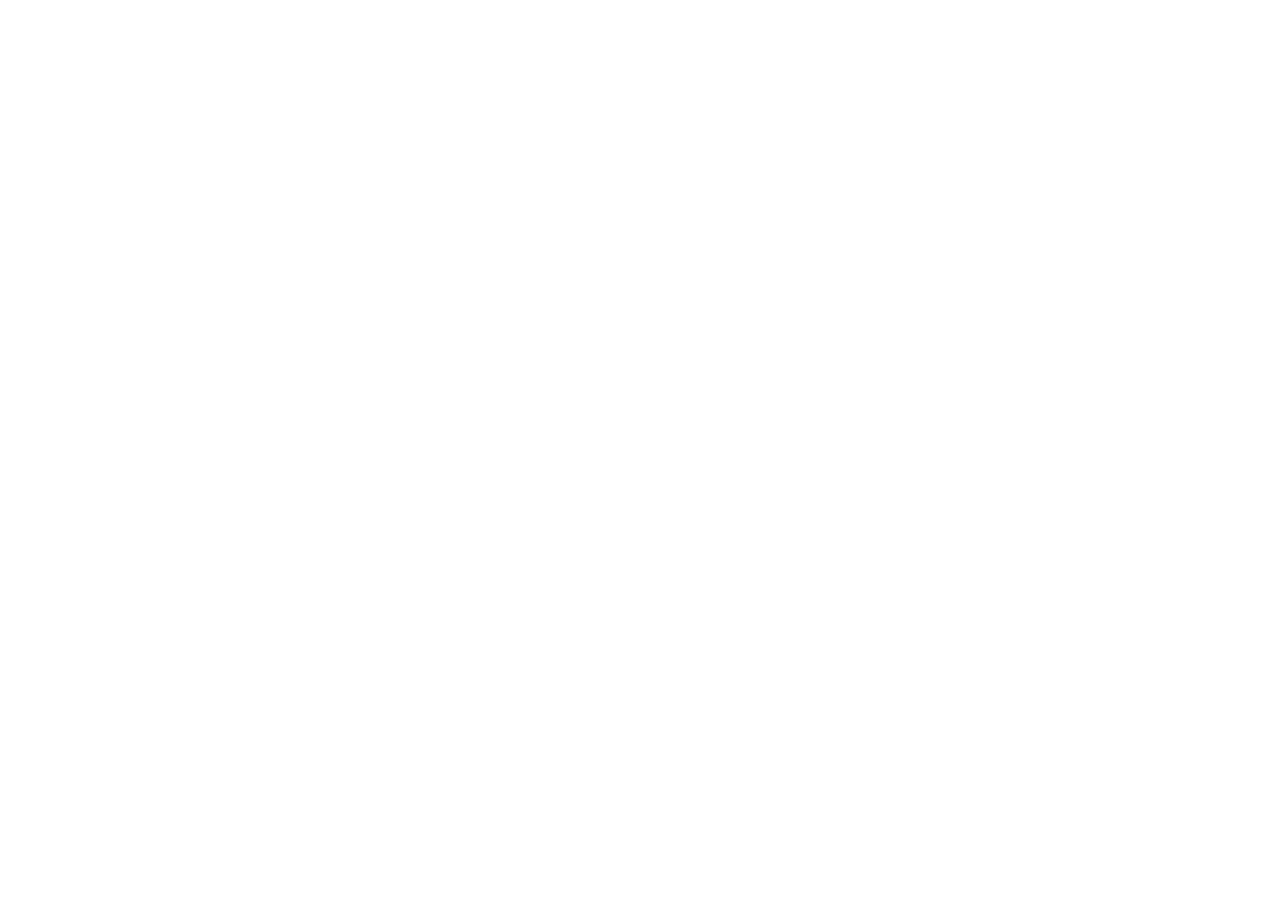
==== index.html @ 4fef7ec3 "html & css file making completed" ====
<!DOCTYPE html>
<html lang="en">
<head>
    <meta charset="UTF-8">
    <meta name="viewport" content="width=device-width, initial-scale=1.0">
    <title>Document</title>
</head>
<body>
    
</body>
</html>
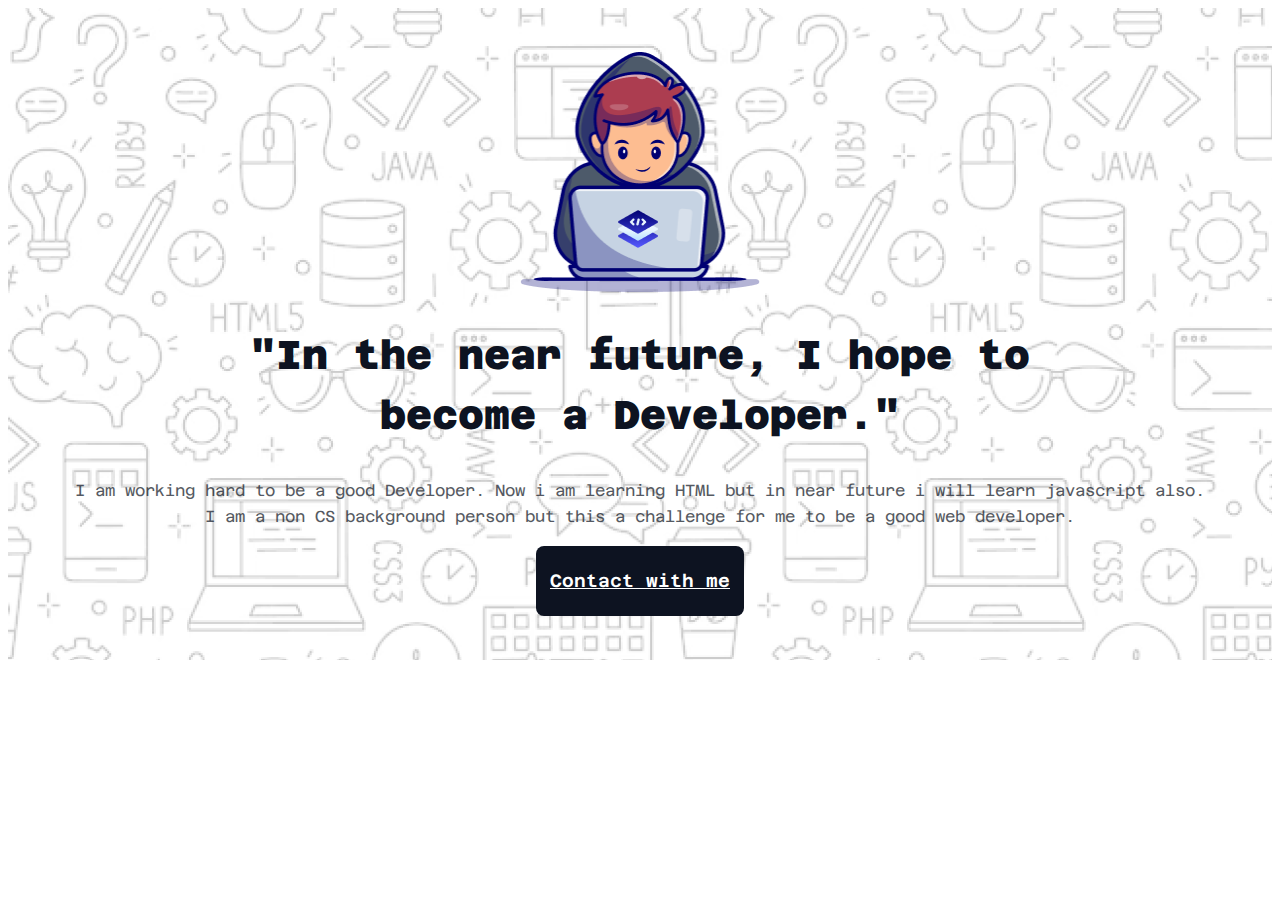
==== commit 8438dfc4: "header part completed" ====
--- a/index.html
+++ b/index.html
@@ -1,11 +1,24 @@
 <!DOCTYPE html>
 <html lang="en">
+
 <head>
     <meta charset="UTF-8">
     <meta name="viewport" content="width=device-width, initial-scale=1.0">
-    <title>Document</title>
+    <title>B10-A1</title>
+    <link rel="stylesheet" href="/styles/styles.css">
 </head>
+
+
 <body>
-    
-</body>
-</html>+    <header>
+        <div class="banner-background">
+            <img id="banner-image" src="/assets/group.png" alt="nothing to show">
+            <h2 class="banner-h2">"In the near future, I hope to<br>become a Developer."</h2>
+            <p class="banner-p">I am working hard to be a good Developer. Now i am learning HTML but in near future i
+            will learn javascript also.
+            <br>I am a non CS background person but this a challenge for me to be a good web developer.
+            </p>
+            <a style="justify-content: center;" class="banner-btn" href="#footer"><br>Contact with me</a>
+            <footer id="footer"></footer>
+        </div>
+    </header>
--- a/styles/styles.css
+++ b/styles/styles.css
@@ -0,0 +1,55 @@
+@import url('https://fonts.googleapis.com/css2?family=Azeret+Mono:ital,wght@0,100..900;1,100..900&display=swap');
+
+/*--------- Header styles -----------*/
+.banner-background {
+    background-image: url("../assets/Hero-bg.png");
+    height: 652px;
+    display: flex;
+    flex-direction: column;
+    justify-content: center;
+    text-align: center;
+}
+
+#banner-image {
+    width: 240px;
+    height: 240px;
+    /* border: 2px solid red; */
+    margin: 0 auto;
+}
+
+.banner-h2 {
+    color: rgb(13, 19, 33);
+    font-family: Azeret Mono;
+    font-size: 40px;
+    font-weight: 850;
+    line-height: 60px;
+    letter-spacing: 0%;
+    text-align: center;
+}
+
+.banner-p {
+    color: rgb(13, 19, 33);
+    font-family: Azeret Mono;
+    font-size: 16px;
+    font-weight: 400;
+    line-height: 26px;
+    letter-spacing: 0%;
+    text-align: center;
+    opacity: 0.7;
+    margin-top: 0px;
+}
+
+.banner-btn {
+    width: 208px;
+    height: 70px;
+    border-radius: 8px;
+    background: rgb(13, 19, 33);
+    color: rgb(255, 255, 255);
+    font-family: Azeret Mono;
+    font-size: 18px;
+    font-weight: 600;
+    line-height: 23px;
+    letter-spacing: 0%;
+    text-align: center;
+    margin: 0 auto;
+}
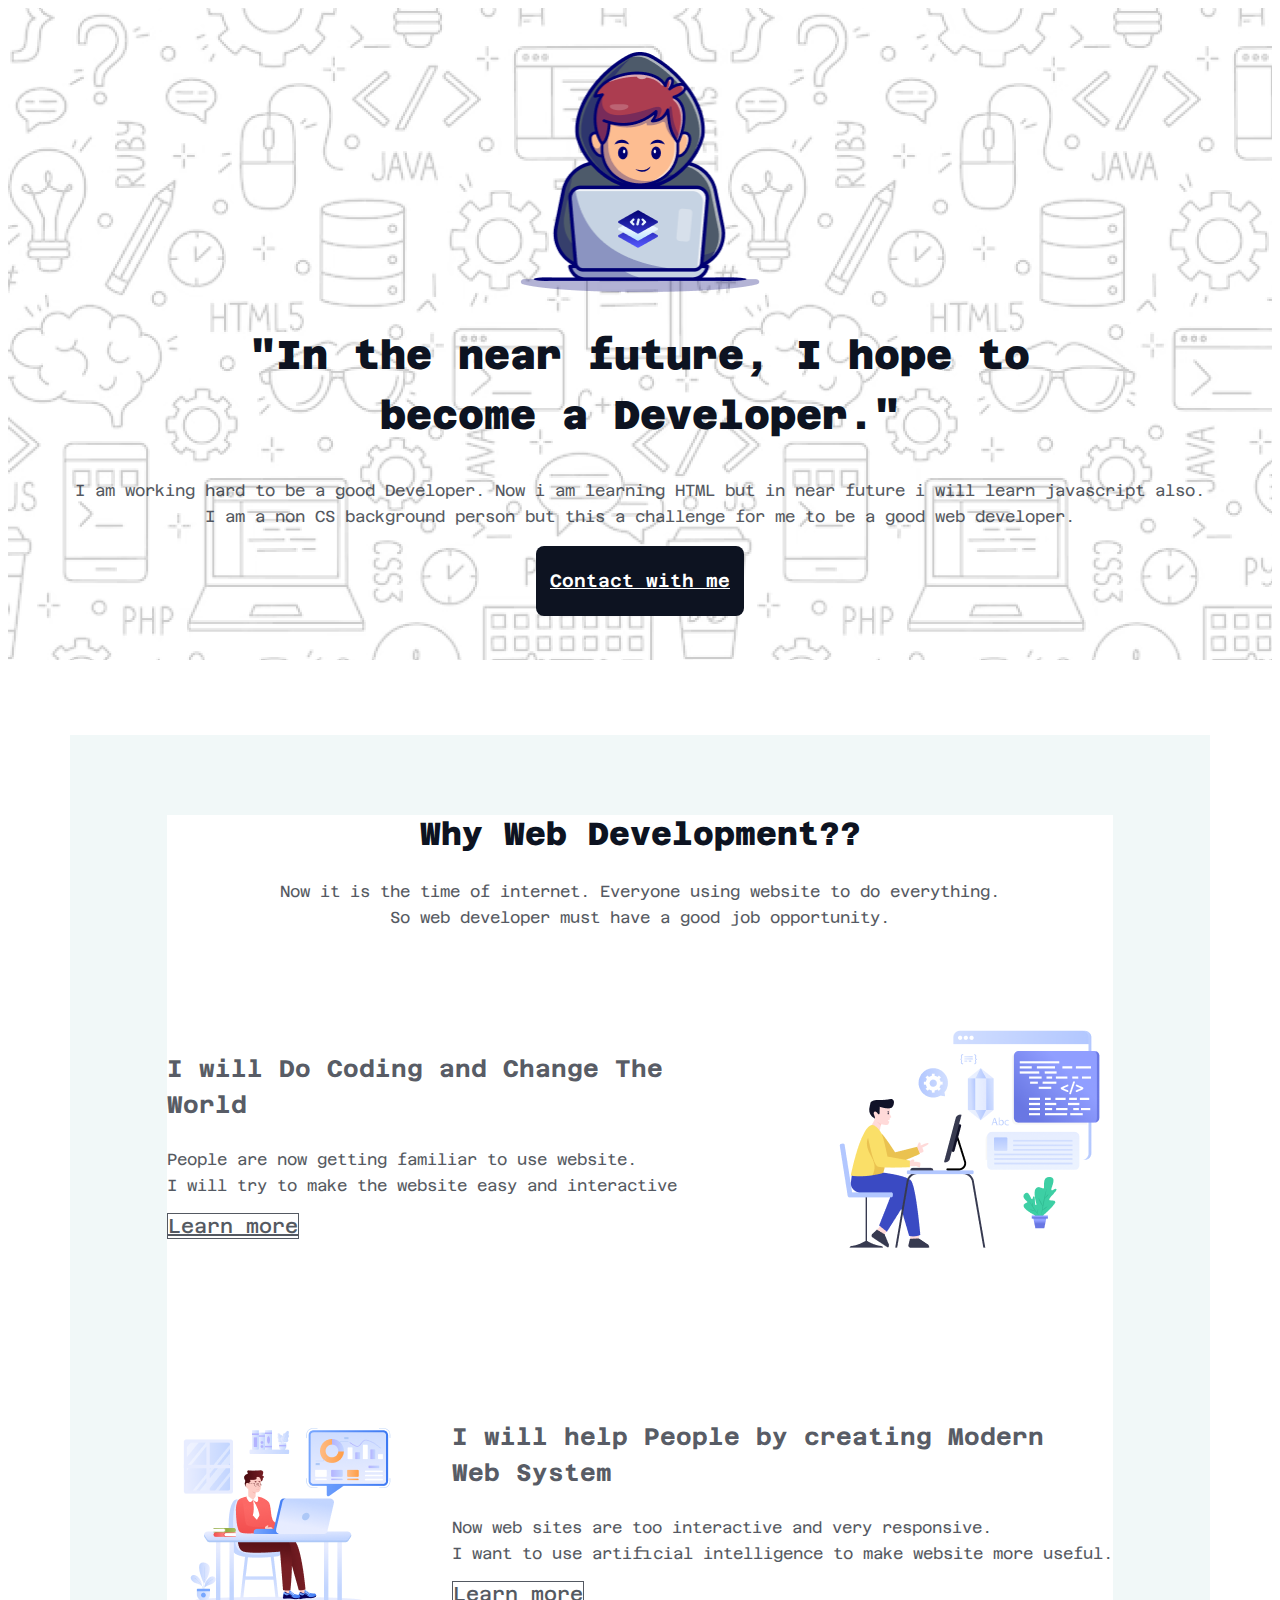
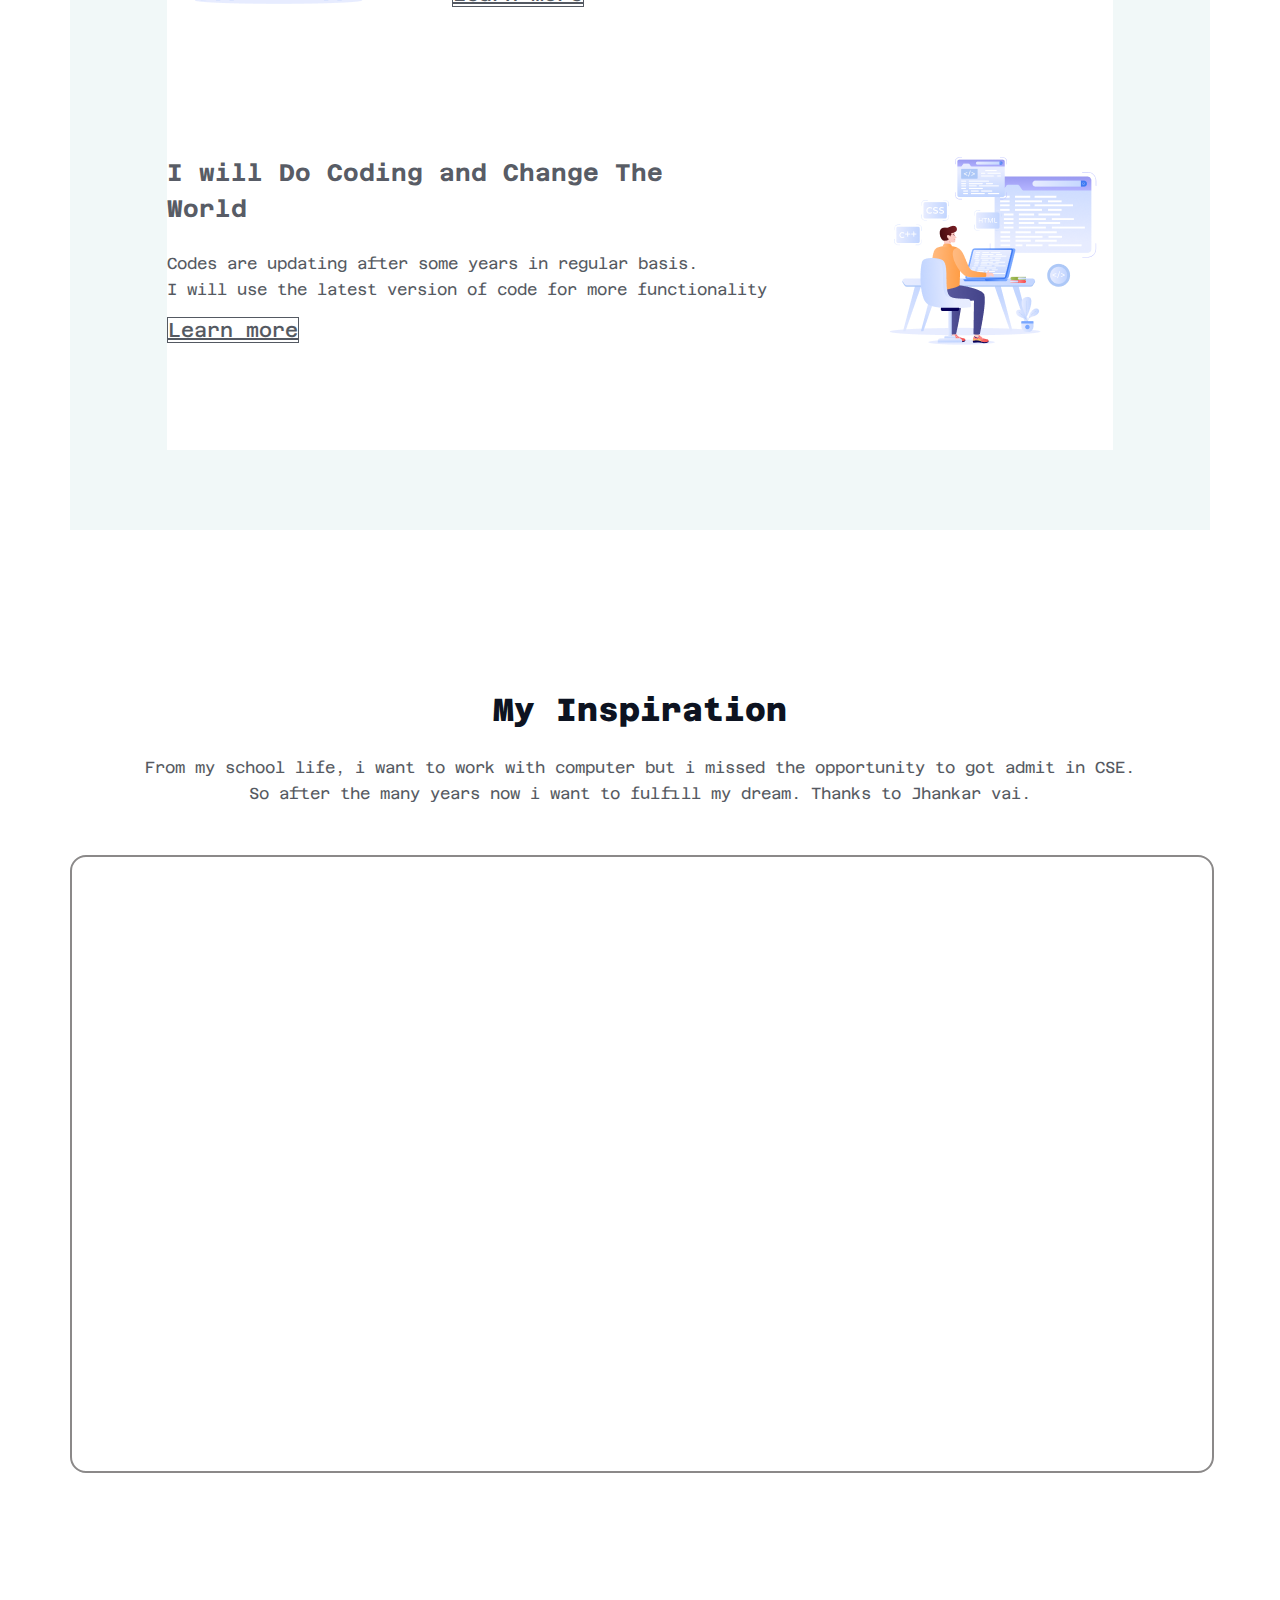
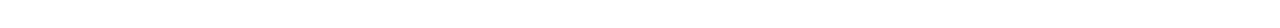
==== commit 6bb8f698: "My Inspiration part is done" ====
--- a/index.html
+++ b/index.html
@@ -22,3 +22,64 @@
             <footer id="footer"></footer>
         </div>
     </header>
+
+    <section>
+        <!--Section: Wy Web Development -->
+        <div class="main-box-1">
+            <div class="main-box-1a">
+
+                <div class="box-1a-content1">
+                    <h2>Why Web Development??</h2>
+                    <p>Now it is the time of internet. Everyone using website to do everything. <br> So web developer
+                        must have a good job opportunity.</p>
+                </div>
+
+                <div class="box-1a-content2">
+                    <div class="box-1a-content2-text">
+                        <h3>I will Do Coding and Change The <br> World</h3>
+                        <p>People are now getting familiar to use website. <br>
+                        I will try to make the website easy and interactive</p>
+                        <a id="learn-more-btn" href="learn.html">Learn more</a>
+                    </div>
+                    <div class="box-1a-content2-image">
+                        <img src="/assets/Layer_1.png" alt="">
+                    </div>
+                </div>
+
+                <div class="box-1a-content3">
+                        <div class="box-1a-content3-image">
+                            <img src="/assets/Group 3.png" alt="">
+                        </div>
+                        <div class="box-1a-content3-text">
+                            <h3>I will help People by creating Modern <br> Web System</h3>
+                            <p>Now web sites are too interactive and very responsive. <br>
+                            I want to use artificial intelligence to make website more useful.</p>
+                            <a id="learn-more-btn" href="learn.html">Learn more</a>
+                        </div>
+                </div>
+
+                <div class="box-1a-content4">
+                    <div class="box-1a-content4-text">
+                        <h3>I will Do Coding and Change The <br> World</h3>
+                        <p>Codes are updating after some years in regular basis. <br>
+                        I will use the latest version of code for more functionality</p>
+                        <a id="learn-more-btn" href="learn.html">Learn more</a>
+                    </div>
+                    <div class="box-1a-content4-image">
+                        <img src="/assets/Group 4.png" alt="">
+                    </div>
+                </div>
+            </div>
+        </div>
+        
+        <!--Section: My Inspiration -->
+        <div class="main-box-2">
+            <div class="box-2-text">
+                <h2>My Inspiration</h2>
+                <p>From my school life, i want to work with computer but i missed the opportunity to got admit in CSE. <br>
+                So after the many years now i want to fulfill my dream. Thanks to Jhankar vai.</p>
+            </div>
+            <div class="box-2-video">
+                <iframe style="border-radius: 16px; display: flex; margin: 32px auto;" width="1076" height="550" <iframe width="560" height="315" src="https://www.youtube.com/embed/od0h1lP4M_k?si=rtnA8laeSWxJymZ1" title="YouTube video player" frameborder="0" allow="accelerometer; autoplay; clipboard-write; encrypted-media; gyroscope; picture-in-picture; web-share" referrerpolicy="strict-origin-when-cross-origin" allowfullscreen></iframe>
+            </div>
+        </div>
--- a/styles/styles.css
+++ b/styles/styles.css
@@ -53,3 +53,191 @@
     text-align: center;
     margin: 0 auto;
 }
+
+/* ---------------------- Section Styles ---------------------------*/
+
+/* Section>main box-1 (Why web development) */
+section .main-box-1 {
+    width: 1140px;
+    height: 1395px;
+    border: 1px solid #ffff;
+    margin: 74px auto;
+    background-color: rgb(241, 248, 248);
+}
+
+section .main-box-1 .main-box-1a {
+    width: 946px;
+    height: 1235px;
+    /* border: 2px solid magenta; */
+    margin: 80px auto;
+    background-color: white;
+}
+
+section .main-box-1 .main-box-1a .box-1a-content1 {
+    text-align: center;
+}
+
+section .main-box-1 .main-box-1a .box-1a-content1 h2 {
+    color: rgb(13, 19, 33);
+    font-family: Azeret Mono;
+    font-size: 32px;
+    font-weight: 800;
+    line-height: 37px;
+    letter-spacing: 0%;
+    text-align: center;
+}
+
+section .main-box-1 .main-box-1a .box-1a-content1 p {
+    color: rgb(13, 19, 33);
+    font-family: Azeret Mono;
+    font-size: 16px;
+    font-weight: 400;
+    line-height: 26px;
+    letter-spacing: 0%;
+    text-align: center;
+    opacity: 0.7;
+}
+
+section .main-box-1 .main-box-1a .box-1a-content2 {
+    margin-top: 96px;
+    height: 240px;
+    display: flex;
+    justify-content: space-between;
+    /* border: 2px solid greenyellow; */
+}
+
+section .main-box-1 .main-box-1a .box-1a-content2-text h3 {
+    color: rgba(13, 19, 33, 0.7);
+    font-family: Azeret Mono;
+    font-size: 24px;
+    font-weight: 700;
+    line-height: 36px;
+    letter-spacing: 0%;
+    text-align: left;
+}
+
+section .main-box-1 .main-box-1a .box-1a-content2-text p {
+    color: rgb(13, 19, 33);
+    font-family: Azeret Mono;
+    font-size: 16px;
+    font-weight: 400;
+    line-height: 26px;
+    letter-spacing: 0%;
+    text-align: left;
+    opacity: 0.7;
+}
+
+#learn-more-btn {
+    box-sizing: border-box;
+    border: 1px solid rgb(13, 19, 33);
+    opacity: 0.7;
+
+    color: rgb(13, 19, 33);
+    font-family: Azeret Mono;
+    font-size: 20px;
+    font-weight: 500;
+    line-height: 23px;
+    letter-spacing: 0%;
+    text-align: center;
+}
+
+section .main-box-1 .main-box-1a .box-1a-content3 {
+    margin-top: 128px;
+    height: 240px;
+    display: flex;
+    justify-content: space-between;
+    /* border: 2px solid greenyellow; */
+}
+
+
+section .main-box-1 .main-box-1a .box-1a-content3-text h3 {
+    color: rgba(13, 19, 33, 0.7);
+    font-family: Azeret Mono;
+    font-size: 24px;
+    font-weight: 700;
+    line-height: 36px;
+    letter-spacing: 0%;
+    text-align: left;
+}
+
+section .main-box-1 .main-box-1a .box-1a-content3-text p {
+    color: rgb(13, 19, 33);
+    font-family: Azeret Mono;
+    font-size: 16px;
+    font-weight: 400;
+    line-height: 26px;
+    letter-spacing: 0%;
+    text-align: left;
+    opacity: 0.7;
+}
+
+section .main-box-1 .main-box-1a .box-1a-content4 {
+    margin-top: 96px;
+    height: 240px;
+    display: flex;
+    justify-content: space-between;
+    /* border: 2px solid greenyellow; */
+}
+
+section .main-box-1 .main-box-1a .box-1a-content4-text h3 {
+    color: rgba(13, 19, 33, 0.7);
+    font-family: Azeret Mono;
+    font-size: 24px;
+    font-weight: 700;
+    line-height: 36px;
+    letter-spacing: 0%;
+    text-align: left;
+}
+
+section .main-box-1 .main-box-1a .box-1a-content4-text p {
+    color: rgb(13, 19, 33);
+    font-family: Azeret Mono;
+    font-size: 16px;
+    font-weight: 400;
+    line-height: 26px;
+    letter-spacing: 0%;
+    text-align: left;
+    opacity: 0.7;
+}
+
+
+
+
+/* Section>main box-2 (My Inspiration) */
+section .main-box-2 {
+    width: 1140px;
+    height: 777px;
+    /* border: 2px solid red; */
+    margin: 160px auto;
+}
+
+section .main-box-2 .box-2-text h2 {
+    margin-top: 0;
+    color: rgb(13, 19, 33);
+    font-family: Azeret Mono;
+    font-size: 32px;
+    font-weight: 800;
+    line-height: 37px;
+    letter-spacing: 0%;
+    text-align: center;
+}
+
+section .main-box-2 .box-2-text p {
+    margin-top: 24px;
+    color: rgb(13, 19, 33);
+    font-family: Azeret Mono;
+    font-size: 16px;
+    font-weight: 400;
+    line-height: 26px;
+    letter-spacing: 0%;
+    text-align: center;
+    opacity: 0.7;
+}
+
+section .main-box-2 .box-2-video {
+    width: 1140px;
+    height: 614px;
+    margin: 48px auto;
+    border: 2px solid rgb(139, 137, 137);
+    border-radius: 16px;
+}
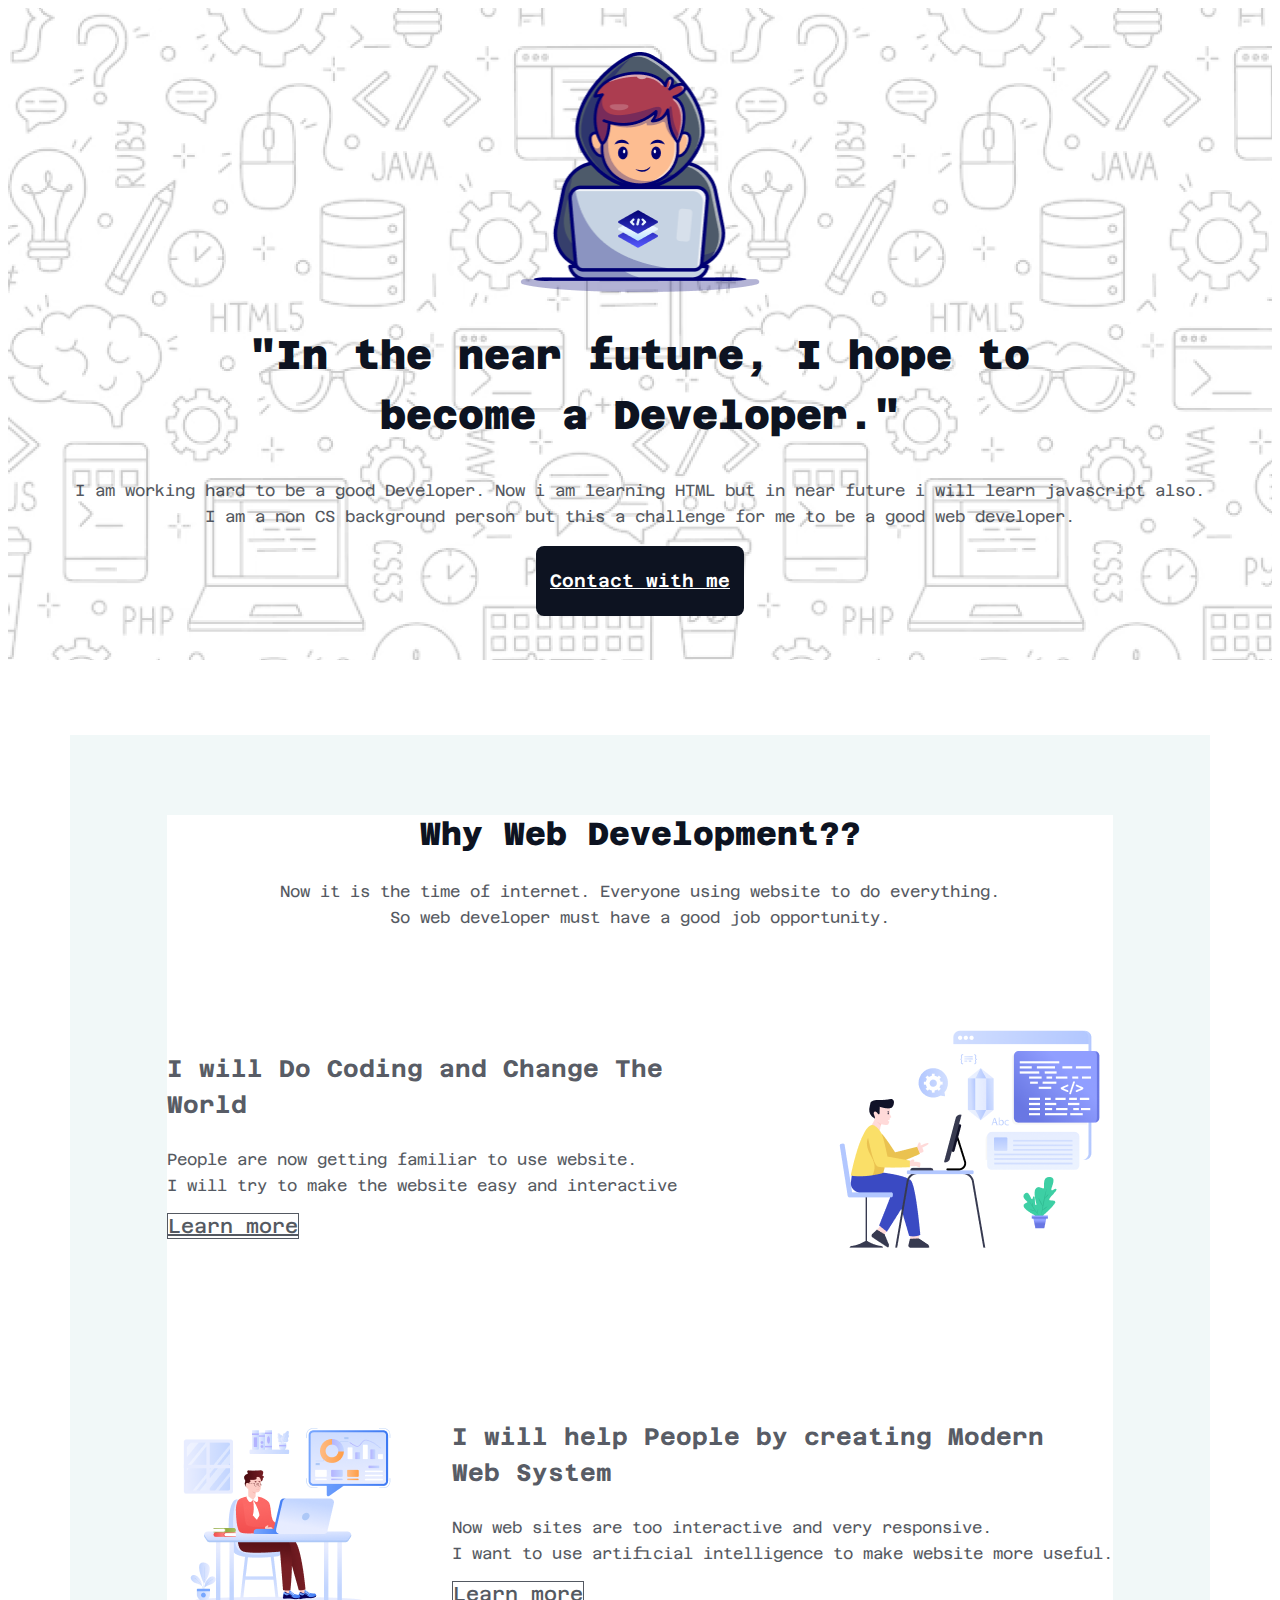
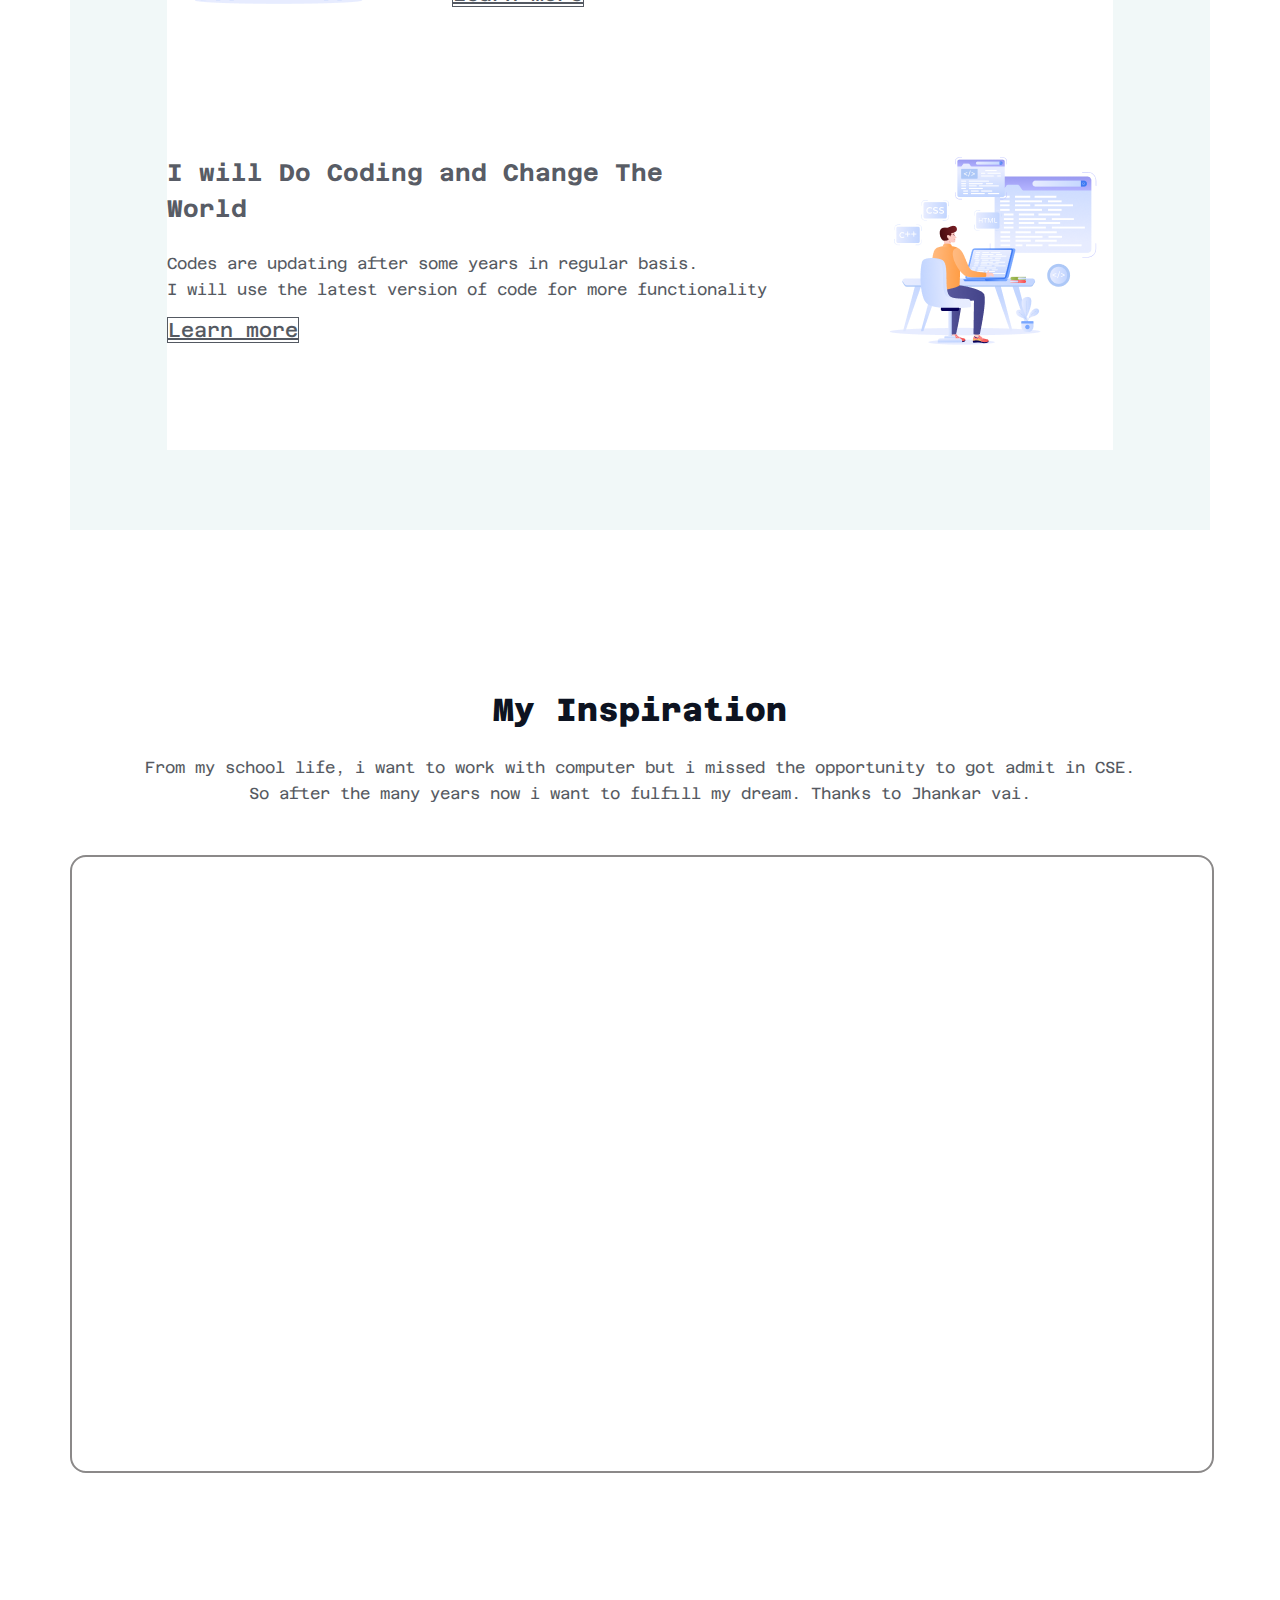
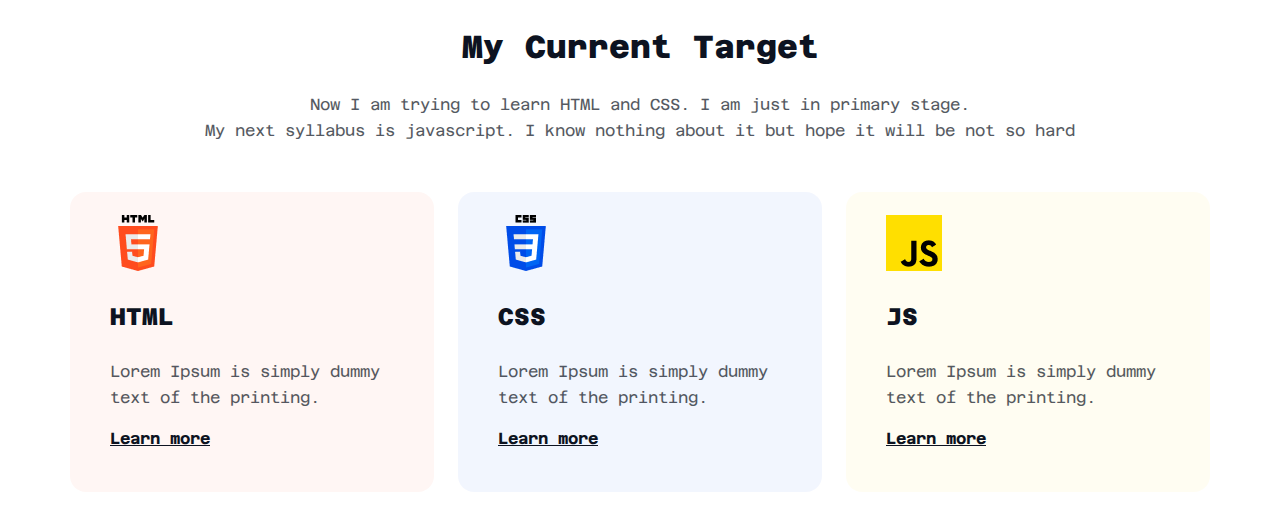
==== commit 0eca85d6: "section part is completed" ====
--- a/index.html
+++ b/index.html
@@ -83,3 +83,43 @@
                 <iframe style="border-radius: 16px; display: flex; margin: 32px auto;" width="1076" height="550" <iframe width="560" height="315" src="https://www.youtube.com/embed/od0h1lP4M_k?si=rtnA8laeSWxJymZ1" title="YouTube video player" frameborder="0" allow="accelerometer; autoplay; clipboard-write; encrypted-media; gyroscope; picture-in-picture; web-share" referrerpolicy="strict-origin-when-cross-origin" allowfullscreen></iframe>
             </div>
         </div>
+
+        <!--Section: My Current Target -->
+        <div class="main-box-3">
+            <div class="box-3-text">
+                <h2>My Current Target</h2>
+                <p>Now I am trying to learn HTML and CSS. I am just in primary stage. <br>
+                My next syllabus is javascript. I know nothing about it but hope it will be not so hard</p>
+            </div>
+            <div class="box-3-software">
+                <div class="box-3-software-html">
+                    <div class="box-3-software-html-container">
+                    <img src="/assets/html.png" alt="">
+                    <h3 id="box-3-software-h3">HTML</h3>
+                    <p id="box-3-software-p">Lorem Ipsum is simply dummy text of the printing.</p>
+                    <br>
+                    <a id="box-3-software-a" href="https://www.w3schools.com/html/html_intro.asp" target="_blank">Learn more</a>
+                    </div>
+                </div>
+                <div class="box-3-software-css">
+                    <div class="box-3-software-css-container">
+                    <img src="/assets/css.png" alt="">
+                    <h3 id="box-3-software-h3">CSS</h3>
+                    <p id="box-3-software-p">Lorem Ipsum is simply dummy text of the printing.</p>
+                    <br>
+                    <a id="box-3-software-a" href="https://www.w3schools.com/css/css_intro.asp" target="_blank">Learn more</a>
+                    </div>     
+                </div>
+                <div class="box-3-software-js">
+                    <div class="box-3-software-css-container">
+                    <img src="/assets/js.png" alt="">
+                    <h3 id="box-3-software-h3">JS</h3>
+                    <p id="box-3-software-p">Lorem Ipsum is simply dummy text of the printing.</p>
+                    <br>
+                    <a id="box-3-software-a" href="https://www.w3schools.com/js/js_intro.asp" target="_blank">Learn more</a>
+                </div> 
+                </div>
+            </div>
+        </div>
+
+    </section>
--- a/styles/styles.css
+++ b/styles/styles.css
@@ -241,3 +241,114 @@
     border: 2px solid rgb(139, 137, 137);
     border-radius: 16px;
 }
+
+
+
+/* Section>main box-3 (My Current Target) */
+section .main-box-3 {
+    width: 1140px;
+    height: 463px;
+    margin: 149px auto;
+    /* border: 2px solid red; */
+    margin-bottom: 40px;
+}
+
+section .box-3-text h2 {
+    margin-top: 0;
+    color: rgb(13, 19, 33);
+    font-family: Azeret Mono;
+    font-size: 32px;
+    font-weight: 800;
+    line-height: 37px;
+    letter-spacing: 0%;
+    text-align: center;
+}
+
+section .box-3-text p {
+    margin-top: 24px;
+    color: rgb(13, 19, 33);
+    font-family: Azeret Mono;
+    font-size: 16px;
+    font-weight: 400;
+    line-height: 26px;
+    letter-spacing: 0%;
+    text-align: center;
+    opacity: 0.7;
+}
+
+section .box-3-software {
+    display: flex;
+    justify-content: space-between;
+    margin-top: 48px;
+}
+
+section .box-3-software .box-3-software-html {
+    width: 364px;
+    height: 300px;
+    /* border: 2px solid yellow; */
+    border-radius: 16px;
+    background: rgba(255, 76, 30, 0.05);
+}
+
+section .box-3-software .box-3-software-css {
+    width: 364px;
+    height: 300px;
+    /* border: 2px solid yellow; */
+    border-radius: 16px;
+    background: rgba(0, 76, 232, 0.05);
+}
+
+section .box-3-software .box-3-software-js {
+    width: 364px;
+    height: 300px;
+    /* border: 2px solid yellow; */
+    border-radius: 16px;
+    background: rgba(255, 223, 0, 0.05);
+}
+
+section .box-3-software #box-3-software-h3 {
+    color: rgb(13, 19, 33);
+    font-family: Azeret Mono;
+    font-size: 24px;
+    font-weight: 800;
+    line-height: 36px;
+    letter-spacing: 0%;
+    text-align: left;
+}
+
+section .box-3-software #box-3-software-p {
+    color: rgb(13, 19, 33);
+    font-family: Azeret Mono;
+    font-size: 16px;
+    font-weight: 400;
+    line-height: 26px;
+    letter-spacing: 0%;
+    text-align: left;
+    opacity: 0.7;
+    margin: 0;
+}
+
+section .box-3-software #box-3-software-a {
+    color: rgb(13, 19, 33);
+    font-family: Azeret Mono;
+    font-size: 16px;
+    font-weight: 700;
+    line-height: 19px;
+    letter-spacing: 0%;
+    text-align: left;
+    text-decoration-line: underline;
+}
+
+section .box-3-software #box-3-software-a:hover {
+    background-color: cadetblue;
+}
+
+.box-3-software-html-container,
+.box-3-software-css-container,
+.box-3-software-js-container {
+    width: 284px;
+    height: 250px;
+    /* border: 2px solid blue; */
+    margin: 23px auto;
+}
+
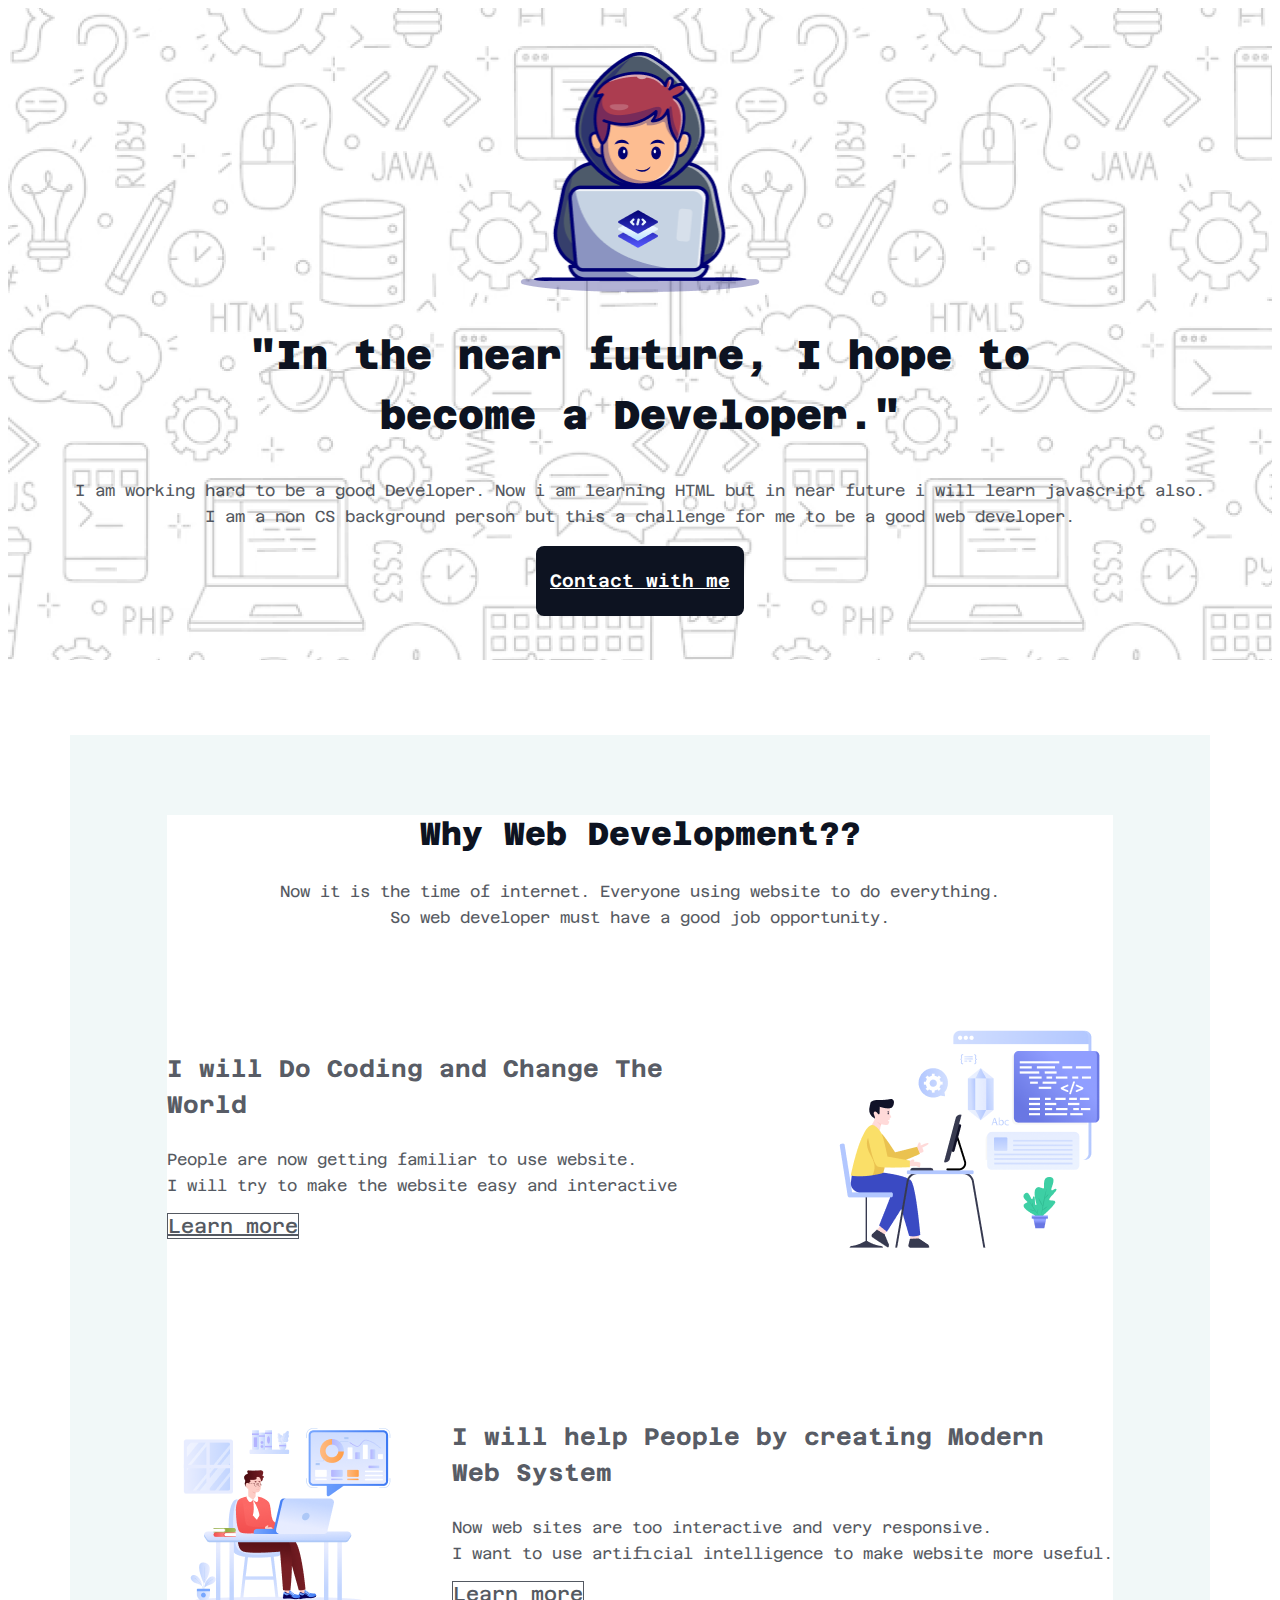
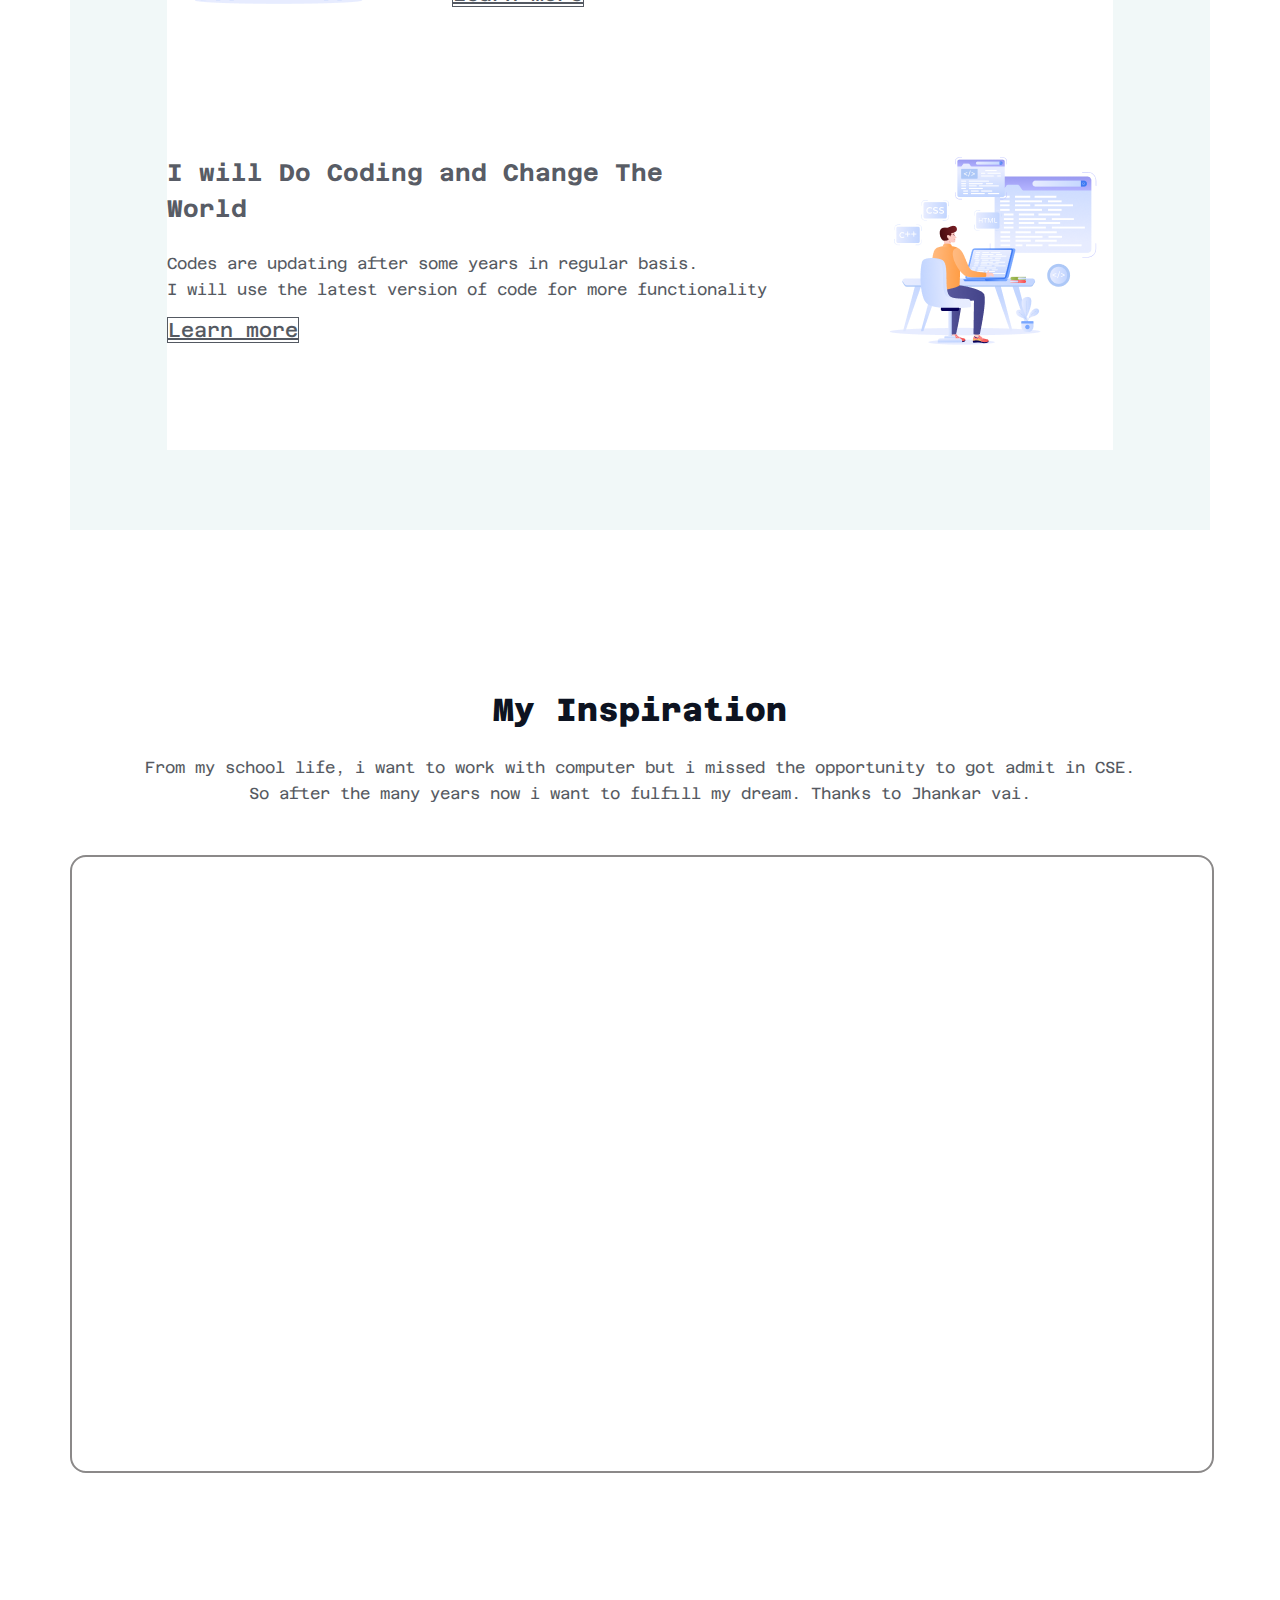
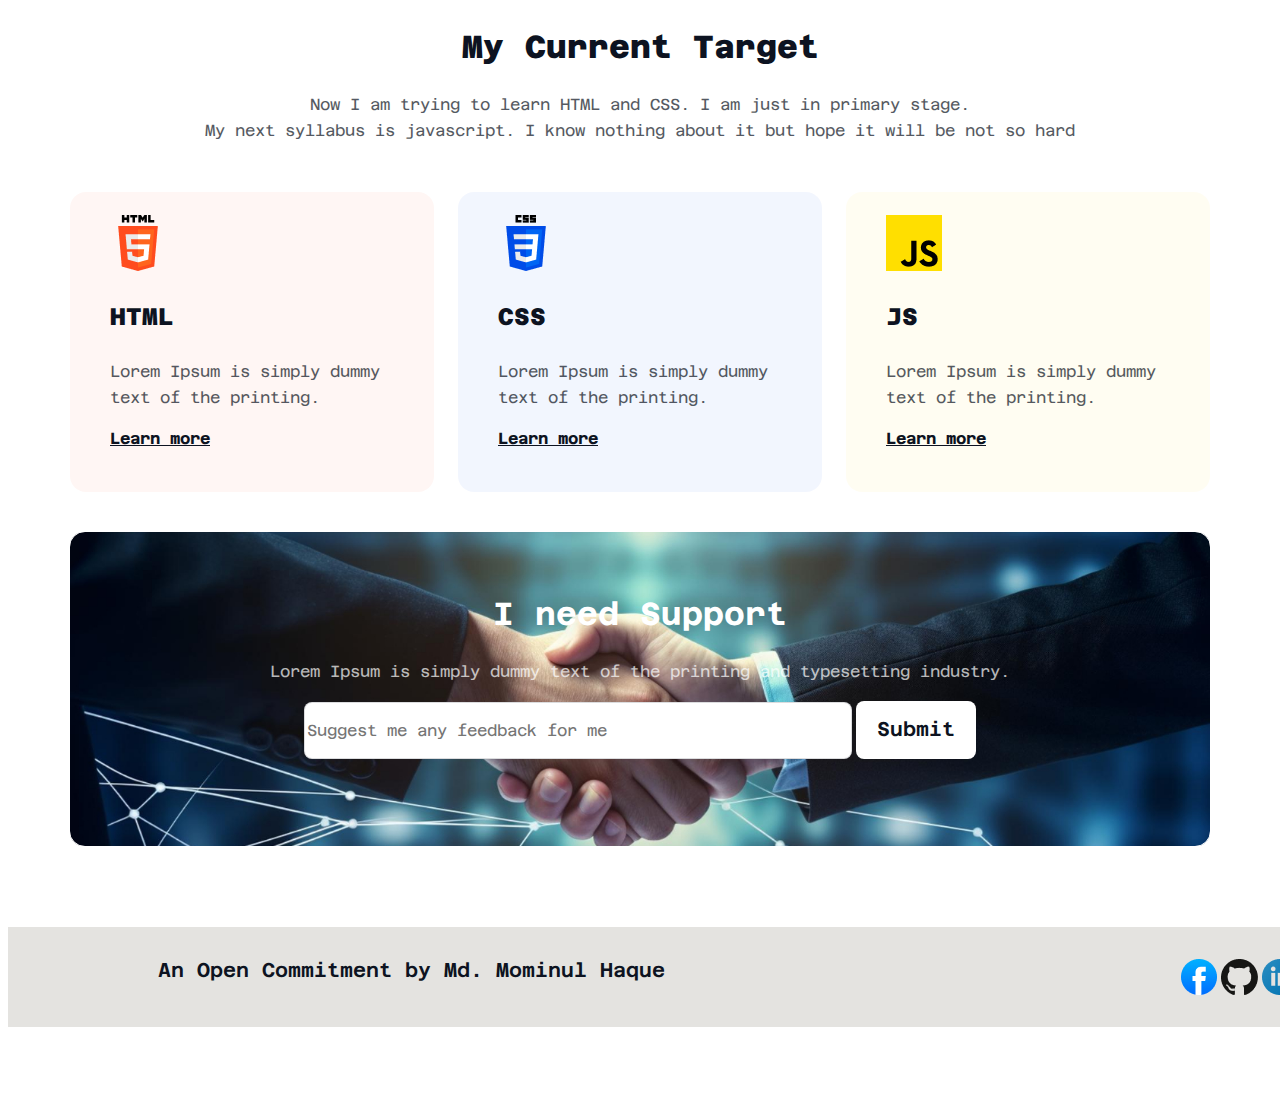
==== commit 699ed2da: "footer is added" ====
--- a/index.html
+++ b/index.html
@@ -123,3 +123,32 @@
         </div>
 
     </section>
+
+
+    <footer>
+        <div class="footer-box1">
+            <div class="footer-box1-container">
+            <h2>I need Support</h2>
+            <p>Lorem Ipsum is simply dummy text of the printing and typesetting industry.</p>
+            <input id="footer-btn" type="text" placeholder="Suggest me any feedback for me">
+            <button id="footer-submit" type="submit">Submit</button>
+            </div>
+        </div>
+
+        <div class="footer-box2">
+            <div class="footer-box2-container">
+            <p>An Open Commitment by Md. Mominul Haque</p>
+            <div class="footer-icon">
+                <ul>
+                    <li><a href="https://www.facebook.com/login.php/" target="_blank"><img src="/assets/facebook.png" alt=""></a></li>
+                    <li><a href="https://github.com/" target="_blank"><img src="/assets/github.png" alt=""></a></li>
+                    <li><a href="https://www.linkedin.com/" target="_blank"><img src="/assets/linkedin-icon 1.png" alt=""></a></li>
+                </ul>
+            </div>
+            </div>
+        </div>
+    </footer>
+
+</body>
+
+</html>
--- a/styles/styles.css
+++ b/styles/styles.css
@@ -352,3 +352,126 @@
     margin: 23px auto;
 }
 
+/*--------- Footer styles -----------*/
+footer .footer-box1 {
+    width: 1140px;
+    height: 314px;
+    border: 1px solid white;
+    margin: 0 auto;
+    background-image: url("/assets/handshake.jpg");
+    background-size: 100% auto;
+    background-position: center;
+    border-radius: 16px;
+    background: rgba(0, 0, 0, 0.2), rgba(0, 0, 0, 0.2), rgba(0, 0, 0, 0.2);
+}
+
+
+footer .footer-box1 .footer-box1-container {
+    width: 1044px;
+    height: 186px;
+    /* border: 2px solid slateblue; */
+    text-align: center;
+    margin: 64px auto;
+}
+
+footer .footer-box1 .footer-box1-container h2 {
+    margin-top: 16px;
+    color: rgb(255, 255, 255);
+    font-family: Azeret Mono;
+    font-size: 32px;
+    font-weight: 700;
+    line-height: 36px;
+    letter-spacing: 0%;
+    text-align: center;
+}
+
+footer .footer-box1 .footer-box1-container p {
+    color: rgb(255, 255, 255);
+    font-family: Azeret Mono;
+    font-size: 16px;
+    font-weight: 400;
+    line-height: 26px;
+    letter-spacing: 0%;
+    text-align: center;
+    opacity: 0.7;
+}
+
+footer #footer-btn {
+    width: 548px;
+    height: 57px;
+    box-sizing: border-box;
+    border: 1px solid rgba(13, 19, 33, 0.15);
+    border-radius: 8px;
+    background: rgb(255, 255, 255);
+}
+
+footer #footer-submit {
+    width: 120px;
+    height: 58px;
+    border-radius: 8px;
+    background: rgb(255, 255, 255);
+    border: none;
+}
+
+footer #footer-submit:hover {
+    background-color: rgb(196, 191, 191);
+}
+
+footer input {
+    color: rgba(13, 19, 33, 0.4);
+    font-family: Azeret Mono;
+    font-size: 16px;
+    font-weight: 400;
+    line-height: 19px;
+    letter-spacing: 0%;
+    text-align: left;
+}
+
+footer button {
+    color: rgb(13, 19, 33);
+    font-family: Azeret Mono;
+    font-size: 20px;
+    font-weight: 600;
+    line-height: 23px;
+    letter-spacing: 0%;
+    text-align: center;
+}
+
+footer .footer-box2 {
+    margin: 80px auto;
+    width: 1440px;
+    height: 100px;
+    /* border: 2px solid red; */
+    background-color: rgb(228, 227, 224);
+}
+
+footer .footer-box2 .footer-box2-container {
+    width: 1140px;
+    height: 36px;
+    margin: 32px 150px;
+    /* border: 2px solid goldenrod; */
+    display: inline-flex;
+    justify-content: space-between;
+    
+}
+
+footer .footer-box2-container p{
+    margin-top: 0;
+    color: rgb(13, 19, 33);
+font-family: Azeret Mono;
+font-size: 20px;
+font-weight: 600;
+line-height: 23px;
+letter-spacing: 0%;
+text-align: center;
+}
+
+footer .footer-icon li{
+    display: inline;
+    list-style: none;
+}
+
+footer .footer-icon ul{
+    margin-top: 0;
+}
+
